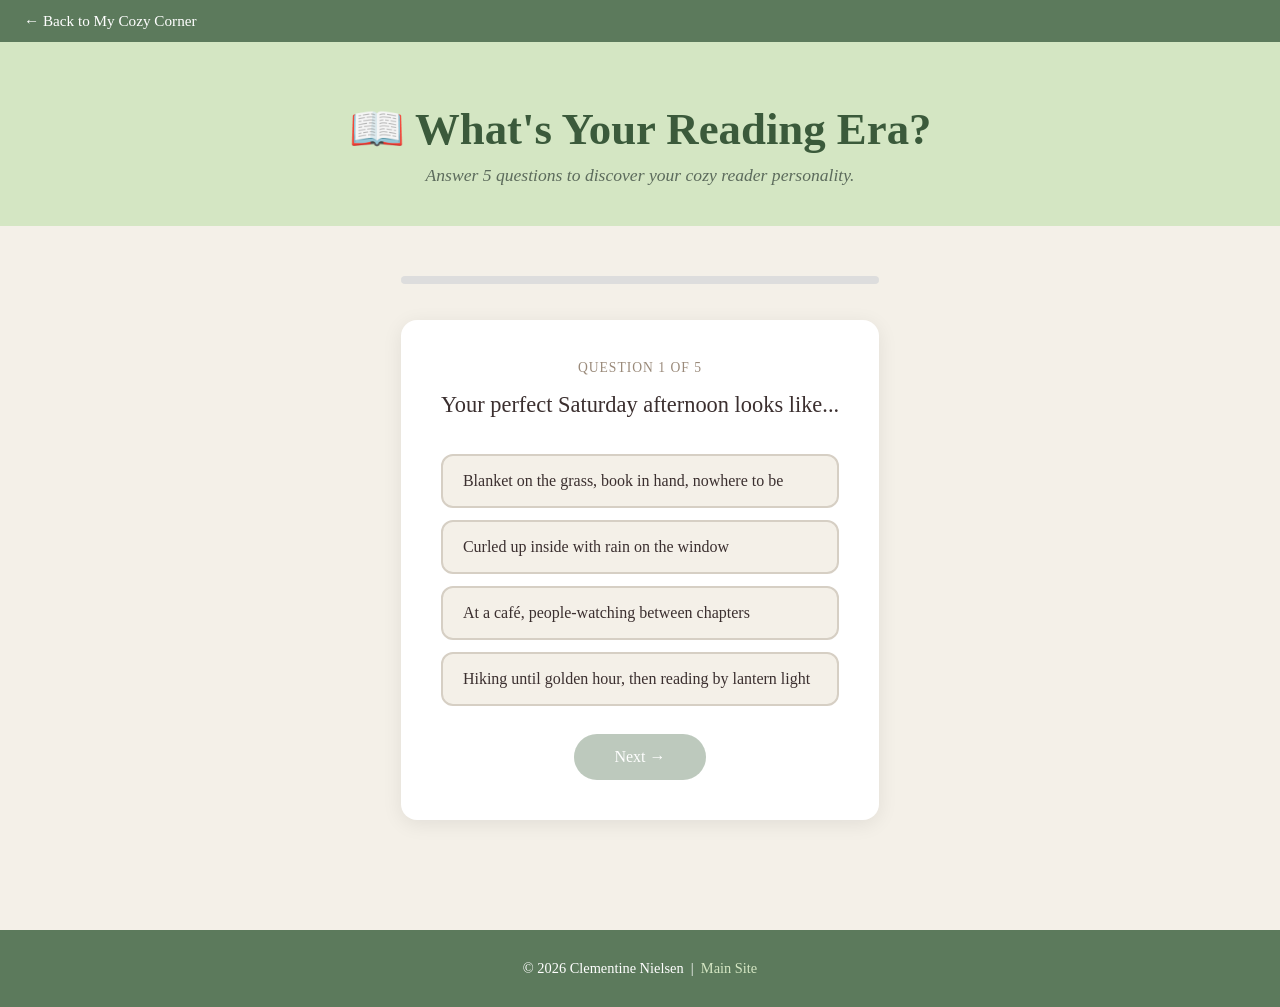
==== app.html @ 96d663e5 "Create app.html" ====
<!DOCTYPE html>
<html lang="en">
<head>
  <meta charset="UTF-8" />
  <meta name="viewport" content="width=device-width, initial-scale=1.0"/>
  <title>What's Your Reading Era?</title>
  <style>
    /* Reset & Base */
    * { box-sizing: border-box; margin: 0; padding: 0; }

    body {
      font-family: 'Georgia', serif;
      background-color: #f4f0e8;
      color: #3b2f2f;
      min-height: 100vh;
      display: flex;
      flex-direction: column;
    }

    /* Nav */
    nav {
      background-color: #5c7a5c;
      padding: 12px 24px;
    }

    nav a {
      color: #fff;
      text-decoration: none;
      font-size: 0.95rem;
    }

    nav a:hover { text-decoration: underline; }

    /* Hero */
    .hero {
      background-color: #d4e6c3;
      text-align: center;
      padding: 60px 20px 40px;
    }

    .hero h1 {
      font-size: 2.8rem;
      color: #3b5a3b;
      margin-bottom: 10px;
    }

    .hero p {
      font-size: 1.1rem;
      color: #5c6b5c;
      font-style: italic;
    }

    /* Quiz Container */
    .quiz-container {
      max-width: 700px;
      margin: 50px auto;
      padding: 0 24px;
      flex: 1;
    }

    /* Progress Bar */
    .progress-bar-wrap {
      background-color: #ddd;
      border-radius: 20px;
      height: 8px;
      margin-bottom: 36px;
      overflow: hidden;
    }

    .progress-bar-fill {
      background-color: #5c7a5c;
      height: 100%;
      border-radius: 20px;
      transition: width 0.4s ease;
    }

    /* Question Card */
    .question-card {
      background: #fff;
      border-radius: 16px;
      padding: 40px;
      box-shadow: 0 4px 20px rgba(0,0,0,0.08);
      text-align: center;
    }

    .question-number {
      font-size: 0.85rem;
      color: #9a8a7a;
      text-transform: uppercase;
      letter-spacing: 1px;
      margin-bottom: 12px;
    }

    .question-text {
      font-size: 1.4rem;
      color: #3b2f2f;
      margin-bottom: 32px;
      line-height: 1.5;
    }

    /* Answer Buttons */
    .answers {
      display: flex;
      flex-direction: column;
      gap: 12px;
    }

    .answer-btn {
      background-color: #f4f0e8;
      border: 2px solid #d6cfc4;
      border-radius: 12px;
      padding: 16px 20px;
      font-family: 'Georgia', serif;
      font-size: 1rem;
      color: #3b2f2f;
      cursor: pointer;
      transition: all 0.2s;
      text-align: left;
    }

    .answer-btn:hover {
      background-color: #d4e6c3;
      border-color: #5c7a5c;
      color: #3b5a3b;
    }

    .answer-btn.selected {
      background-color: #5c7a5c;
      border-color: #5c7a5c;
      color: #fff;
    }

    /* Next Button */
    .next-btn {
      display: block;
      margin: 28px auto 0;
      background-color: #5c7a5c;
      color: #fff;
      border: none;
      border-radius: 30px;
      padding: 14px 40px;
      font-family: 'Georgia', serif;
      font-size: 1rem;
      cursor: pointer;
      transition: background-color 0.3s;
      opacity: 0.4;
      pointer-events: none;
    }

    .next-btn.active {
      opacity: 1;
      pointer-events: auto;
    }

    .next-btn:hover { background-color: #3b5a3b; }

    /* Result Card */
    .result-card {
      background: #fff;
      border-radius: 16px;
      padding: 50px 40px;
      box-shadow: 0 4px 20px rgba(0,0,0,0.08);
      text-align: center;
      display: none;
    }

    .result-emoji {
      font-size: 4rem;
      margin-bottom: 16px;
    }

    .result-title {
      font-size: 2rem;
      color: #3b5a3b;
      margin-bottom: 16px;
    }

    .result-desc {
      font-size: 1.05rem;
      color: #5c6b5c;
      line-height: 1.8;
      margin-bottom: 30px;
      font-style: italic;
    }

    .result-books {
      background-color: #f4f0e8;
      border-radius: 12px;
      padding: 20px 24px;
      text-align: left;
      margin-bottom: 30px;
    }

    .result-books h3 {
      font-size: 1rem;
      color: #5c7a5c;
      margin-bottom: 10px;
      text-transform: uppercase;
      letter-spacing: 1px;
    }

    .result-books ul {
      padding-left: 20px;
      color: #3b2f2f;
      line-height: 2;
    }

    .retake-btn {
      background-color: #5c7a5c;
      color: #fff;
      border: none;
      border-radius: 30px;
      padding: 14px 40px;
      font-family: 'Georgia', serif;
      font-size: 1rem;
      cursor: pointer;
      transition: background-color 0.3s;
    }

    .retake-btn:hover { background-color: #3b5a3b; }

    /* Footer */
    footer {
      text-align: center;
      padding: 30px;
      background-color: #5c7a5c;
      color: #fff;
      font-size: 0.9rem;
      margin-top: 60px;
    }

    footer a {
      color: #d4e6c3;
      text-decoration: none;
    }
  </style>
</head>
<body>

  <nav>
    <a href="scratch.html">← Back to My Cozy Corner</a>
  </nav>

  <div class="hero">
    <h1>📖 What's Your Reading Era?</h1>
    <p>Answer 5 questions to discover your cozy reader personality.</p>
  </div>

  <div class="quiz-container">

    <div class="progress-bar-wrap">
      <div class="progress-bar-fill" id="progressBar" style="width: 0%"></div>
    </div>

    <!-- Question Card -->
    <div class="question-card" id="questionCard">
      <div class="question-number" id="questionNumber">Question 1 of 5</div>
      <div class="question-text" id="questionText"></div>
      <div class="answers" id="answersContainer"></div>
      <button class="next-btn" id="nextBtn" onclick="nextQuestion()">Next →</button>
    </div>

    <!-- Result Card -->
    <div class="result-card" id="resultCard">
      <div class="result-emoji" id="resultEmoji"></div>
      <div class="result-title" id="resultTitle"></div>
      <div class="result-desc" id="resultDesc"></div>
      <div class="result-books">
        <h3>Books You'll Love</h3>
        <ul id="resultBooks"></ul>
      </div>
      <button class="retake-btn" onclick="restartQuiz()">Retake the Quiz</button>
    </div>

  </div>

  <footer>
    <p>&copy; 2026 Clementine Nielsen &nbsp;|&nbsp; <a href="index.html">Main Site</a></p>
  </footer>

  <script>
    const questions = [
      {
        text: "Your perfect Saturday afternoon looks like...",
        answers: [
          { text: "Blanket on the grass, book in hand, nowhere to be", type: "outdoor" },
          { text: "Curled up inside with rain on the window", type: "cozy" },
          { text: "At a café, people-watching between chapters", type: "social" },
          { text: "Hiking until golden hour, then reading by lantern light", type: "adventure" }
        ]
      },
      {
        text: "Which book cover catches your eye first?",
        answers: [
          { text: "Watercolor florals and soft pastel lettering", type: "cozy" },
          { text: "A misty forest path disappearing into the unknown", type: "adventure" },
          { text: "A worn, vintage cover with gilded edges", type: "classic" },
          { text: "A sun-drenched meadow with a tiny figure reading alone", type: "outdoor" }
        ]
      },
      {
        text: "Your ideal reading snack is...",
        answers: [
          { text: "Fresh fruit and something light — I'm reading outside!", type: "outdoor" },
          { text: "Whatever's nearby — I forgot to eat", type: "classic" },
          { text: "A warm drink and something homemade", type: "cozy" },
          { text: "Trail mix — I might be on an actual trail", type: "adventure" }
        ]
      },
      {
        text: "When a book ends, you...",
        answers: [
          { text: "Sit quietly and let it wash over you", type: "classic" },
          { text: "Text someone immediately to talk about it", type: "social" },
          { text: "Go for a walk to process your feelings", type: "outdoor" },
          { text: "Start the next one within minutes", type: "adventure" }
        ]
      },
      {
        text: "Your reading playlist is...",
        answers: [
          { text: "Birds, wind, distant water — pure nature sounds", type: "outdoor" },
          { text: "Soft instrumental or lo-fi beats", type: "cozy" },
          { text: "Complete silence — nothing else exists", type: "classic" },
          { text: "Upbeat folk or indie — keeps the energy going", type: "adventure" }
        ]
      }
    ];

    const results = {
      outdoor: {
        emoji: "🌿",
        title: "The Sunshine Reader",
        desc: "You believe books were made to be read outside. A patch of grass, a warm breeze, and a great story — that's your perfect world. You read slowly and intentionally, noticing the world around you as much as the pages in front of you.",
        books: ["A Walk in the Woods – Bill Bryson", "The Hidden Life of Trees – Peter Wohlleben", "Braiding Sweetgrass – Robin Wall Kimmerer", "Wild – Cheryl Strayed"]
      },
      cozy: {
        emoji: "🕯️",
        title: "The Cozy Homebody",
        desc: "Soft lighting, a warm blanket, and a story that wraps around you like a hug — that's your reading sweet spot. You're loyal to your favorite authors and you're not afraid to reread a beloved book on a rainy day.",
        books: ["The House in the Cerulean Sea – TJ Klune", "Legends & Lattes – Travis Baldree", "Beach Read – Emily Henry", "The Midnight Library – Matt Haig"]
      },
      adventure: {
        emoji: "🏔️",
        title: "The Adventurous Bookworm",
        desc: "You read the way you live — fast, curious, and always chasing what's next. You love books that take you somewhere completely new, and you're never without a current read (or three). Every trail leads to a story.",
        books: ["Into the Wild – Jon Krakauer", "The Alchemist – Paulo Coelho", "The Hobbit – J.R.R. Tolkien", "Educated – Tara Westover"]
      },
      classic: {
        emoji: "📚",
        title: "The Literary Soul",
        desc: "You read deeply and think even more deeply. You underline passages, dog-ear pages, and quote books in conversation without even realizing it. For you, reading isn't a hobby — it's how you make sense of the world.",
        books: ["Pride and Prejudice – Jane Austen", "To Kill a Mockingbird – Harper Lee", "The Secret History – Donna Tartt", "A Little Life – Hanya Yanagihara"]
      },
      social: {
        emoji: "☕",
        title: "The Book Club Darling",
        desc: "Reading is better shared. You love discovering what a story means to someone else, and your recommendations are always spot-on. You're the friend everyone texts when they need their next great read.",
        books: ["The Seven Husbands of Evelyn Hugo – Taylor Jenkins Reid", "Daisy Jones & The Six – Taylor Jenkins Reid", "Normal People – Sally Rooney", "Hello Beautiful – Ann Napolitano"]
      }
    };

    let currentQuestion = 0;
    let scores = { outdoor: 0, cozy: 0, adventure: 0, classic: 0, social: 0 };
    let selectedAnswer = null;

    function loadQuestion() {
      const q = questions[currentQuestion];
      document.getElementById('questionNumber').textContent = `Question ${currentQuestion + 1} of ${questions.length}`;
      document.getElementById('questionText').textContent = q.text;
      document.getElementById('progressBar').style.width = `${(currentQuestion / questions.length) * 100}%`;

      const container = document.getElementById('answersContainer');
      container.innerHTML = '';
      selectedAnswer = null;
      document.getElementById('nextBtn').classList.remove('active');

      q.answers.forEach((answer, i) => {
        const btn = document.createElement('button');
        btn.className = 'answer-btn';
        btn.textContent = answer.text;
        btn.onclick = () => selectAnswer(btn, answer.type);
        container.appendChild(btn);
      });

      const nextBtn = document.getElementById('nextBtn');
      nextBtn.textContent = currentQuestion === questions.length - 1 ? 'See My Result ✨' : 'Next →';
    }

    function selectAnswer(btn, type) {
      document.querySelectorAll('.answer-btn').forEach(b => b.classList.remove('selected'));
      btn.classList.add('selected');
      selectedAnswer = type;
      document.getElementById('nextBtn').classList.add('active');
    }

    function nextQuestion() {
      if (!selectedAnswer) return;
      scores[selectedAnswer]++;
      currentQuestion++;

      if (currentQuestion >= questions.length) {
        showResult();
      } else {
        loadQuestion();
      }
    }

    function showResult() {
      document.getElementById('progressBar').style.width = '100%';
      document.getElementById('questionCard').style.display = 'none';

      const topType = Object.entries(scores).sort((a, b) => b[1] - a[1])[0][0];
      const result = results[topType];

      document.getElementById('resultEmoji').textContent = result.emoji;
      document.getElementById('resultTitle').textContent = result.title;
      document.getElementById('resultDesc').textContent = result.desc;

      const booksList = document.getElementById('resultBooks');
      booksList.innerHTML = '';
      result.books.forEach(book => {
        const li = document.createElement('li');
        li.textContent = book;
        booksList.appendChild(li);
      });

      document.getElementById('resultCard').style.display = 'block';
    }

    function restartQuiz() {
      currentQuestion = 0;
      scores = { outdoor: 0, cozy: 0, adventure: 0, classic: 0, social: 0 };
      selectedAnswer = null;
      document.getElementById('resultCard').style.display = 'none';
      document.getElementById('questionCard').style.display = 'block';
      loadQuestion();
    }

    // Start the quiz
    loadQuestion();
  </script>

</body>
</html>
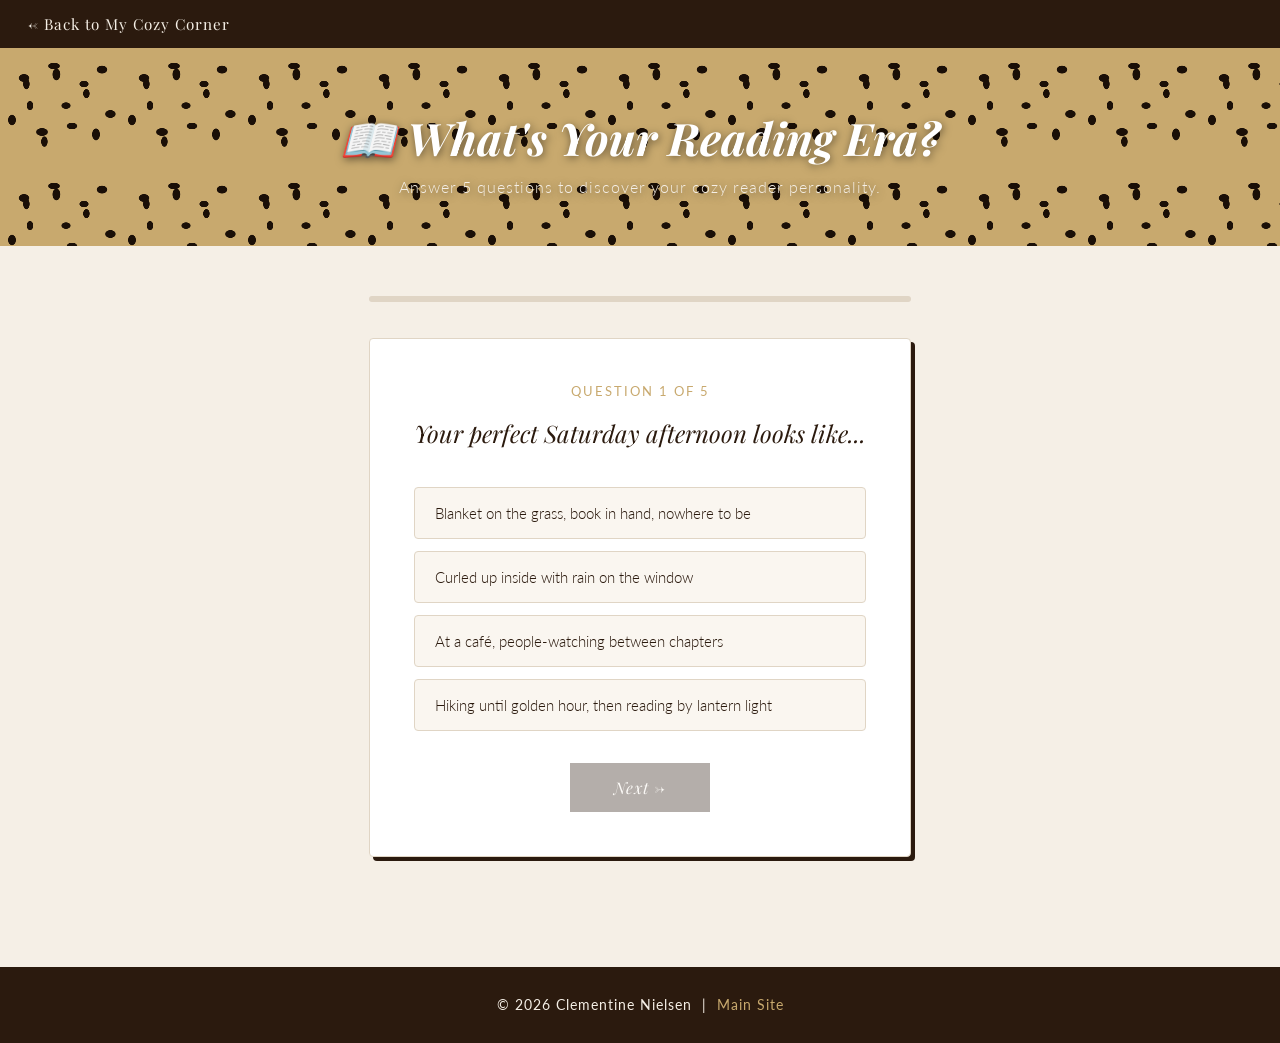
==== commit e7f92d87: "Update app.html" ====
--- a/app.html
+++ b/app.html
@@ -5,52 +5,73 @@
   <meta name="viewport" content="width=device-width, initial-scale=1.0"/>
   <title>What's Your Reading Era?</title>
   <style>
-    /* Reset & Base */
+    @import url('https://fonts.googleapis.com/css2?family=Playfair+Display:ital,wght@0,400;0,700;1,400&family=Lato:wght@300;400&display=swap');
+
     * { box-sizing: border-box; margin: 0; padding: 0; }
 
     body {
-      font-family: 'Georgia', serif;
-      background-color: #f4f0e8;
-      color: #3b2f2f;
+      font-family: 'Lato', sans-serif;
+      background-color: #f5efe6;
+      color: #2b1a0e;
       min-height: 100vh;
       display: flex;
       flex-direction: column;
     }
 
-    /* Nav */
     nav {
-      background-color: #5c7a5c;
-      padding: 12px 24px;
+      background-color: #2b1a0e;
+      padding: 14px 28px;
     }
 
     nav a {
+      color: #f5efe6;
+      text-decoration: none;
+      font-family: 'Playfair Display', serif;
+      font-size: 0.95rem;
+      letter-spacing: 1px;
+    }
+
+    nav a:hover { color: #c8a96e; }
+
+    .hero {
+      background-color: #c8a96e;
+      background-image:
+        radial-gradient(ellipse 8px 6px at 20% 25%, #1a0f07 60%, transparent 70%),
+        radial-gradient(ellipse 5px 8px at 22% 30%, #1a0f07 60%, transparent 70%),
+        radial-gradient(ellipse 9px 5px at 45% 15%, #1a0f07 60%, transparent 70%),
+        radial-gradient(ellipse 6px 9px at 47% 22%, #1a0f07 60%, transparent 70%),
+        radial-gradient(ellipse 7px 5px at 70% 30%, #1a0f07 60%, transparent 70%),
+        radial-gradient(ellipse 5px 7px at 72% 38%, #1a0f07 60%, transparent 70%),
+        radial-gradient(ellipse 8px 6px at 85% 18%, #1a0f07 60%, transparent 70%),
+        radial-gradient(ellipse 6px 8px at 10% 60%, #1a0f07 60%, transparent 70%),
+        radial-gradient(ellipse 9px 6px at 35% 70%, #1a0f07 60%, transparent 70%),
+        radial-gradient(ellipse 5px 8px at 37% 78%, #1a0f07 60%, transparent 70%),
+        radial-gradient(ellipse 8px 5px at 60% 65%, #1a0f07 60%, transparent 70%),
+        radial-gradient(ellipse 6px 9px at 80% 72%, #1a0f07 60%, transparent 70%),
+        radial-gradient(ellipse 7px 5px at 55% 48%, #1a0f07 60%, transparent 70%),
+        radial-gradient(ellipse 5px 7px at 25% 48%, #1a0f07 60%, transparent 70%),
+        radial-gradient(ellipse 8px 6px at 92% 55%, #1a0f07 60%, transparent 70%);
+      background-size: 120px 120px;
+      text-align: center;
+      padding: 60px 20px 50px;
       color: #fff;
-      text-decoration: none;
-      font-size: 0.95rem;
-    }
-
-    nav a:hover { text-decoration: underline; }
-
-    /* Hero */
-    .hero {
-      background-color: #d4e6c3;
-      text-align: center;
-      padding: 60px 20px 40px;
+      text-shadow: 1px 2px 8px rgba(0,0,0,0.5);
     }
 
     .hero h1 {
+      font-family: 'Playfair Display', serif;
+      font-style: italic;
       font-size: 2.8rem;
-      color: #3b5a3b;
       margin-bottom: 10px;
     }
 
     .hero p {
-      font-size: 1.1rem;
-      color: #5c6b5c;
-      font-style: italic;
-    }
-
-    /* Quiz Container */
+      font-size: 1rem;
+      font-weight: 300;
+      letter-spacing: 1px;
+      color: #f5efe6;
+    }
+
     .quiz-container {
       max-width: 700px;
       margin: 50px auto;
@@ -58,47 +79,48 @@
       flex: 1;
     }
 
-    /* Progress Bar */
     .progress-bar-wrap {
-      background-color: #ddd;
+      background-color: #e0d5c5;
       border-radius: 20px;
-      height: 8px;
+      height: 6px;
       margin-bottom: 36px;
       overflow: hidden;
     }
 
     .progress-bar-fill {
-      background-color: #5c7a5c;
+      background-color: #2b1a0e;
       height: 100%;
       border-radius: 20px;
       transition: width 0.4s ease;
     }
 
-    /* Question Card */
     .question-card {
       background: #fff;
-      border-radius: 16px;
-      padding: 40px;
-      box-shadow: 0 4px 20px rgba(0,0,0,0.08);
+      border-radius: 4px;
+      padding: 44px;
+      box-shadow: 4px 4px 0px #2b1a0e;
       text-align: center;
+      border: 1px solid #e0d5c5;
     }
 
     .question-number {
-      font-size: 0.85rem;
-      color: #9a8a7a;
+      font-size: 0.8rem;
+      color: #c8a96e;
       text-transform: uppercase;
-      letter-spacing: 1px;
-      margin-bottom: 12px;
+      letter-spacing: 2px;
+      margin-bottom: 16px;
+      font-family: 'Lato', sans-serif;
     }
 
     .question-text {
-      font-size: 1.4rem;
-      color: #3b2f2f;
-      margin-bottom: 32px;
+      font-family: 'Playfair Display', serif;
+      font-size: 1.5rem;
+      font-style: italic;
+      color: #2b1a0e;
+      margin-bottom: 36px;
       line-height: 1.5;
     }
 
-    /* Answer Buttons */
     .answers {
       display: flex;
       flex-direction: column;
@@ -106,45 +128,45 @@
     }
 
     .answer-btn {
-      background-color: #f4f0e8;
-      border: 2px solid #d6cfc4;
-      border-radius: 12px;
+      background-color: #faf6f0;
+      border: 1.5px solid #e0d5c5;
+      border-radius: 4px;
       padding: 16px 20px;
-      font-family: 'Georgia', serif;
-      font-size: 1rem;
-      color: #3b2f2f;
+      font-family: 'Lato', sans-serif;
+      font-size: 0.95rem;
+      color: #2b1a0e;
       cursor: pointer;
       transition: all 0.2s;
       text-align: left;
+      font-weight: 300;
     }
 
     .answer-btn:hover {
-      background-color: #d4e6c3;
-      border-color: #5c7a5c;
-      color: #3b5a3b;
+      background-color: #f5efe6;
+      border-color: #c8a96e;
     }
 
     .answer-btn.selected {
-      background-color: #5c7a5c;
-      border-color: #5c7a5c;
-      color: #fff;
-    }
-
-    /* Next Button */
+      background-color: #2b1a0e;
+      border-color: #2b1a0e;
+      color: #f5efe6;
+    }
+
     .next-btn {
       display: block;
-      margin: 28px auto 0;
-      background-color: #5c7a5c;
-      color: #fff;
+      margin: 32px auto 0;
+      background-color: #2b1a0e;
+      color: #f5efe6;
       border: none;
-      border-radius: 30px;
-      padding: 14px 40px;
-      font-family: 'Georgia', serif;
+      padding: 14px 44px;
+      font-family: 'Playfair Display', serif;
+      font-style: italic;
       font-size: 1rem;
       cursor: pointer;
       transition: background-color 0.3s;
-      opacity: 0.4;
+      opacity: 0.35;
       pointer-events: none;
+      letter-spacing: 1px;
     }
 
     .next-btn.active {
@@ -152,87 +174,87 @@
       pointer-events: auto;
     }
 
-    .next-btn:hover { background-color: #3b5a3b; }
-
-    /* Result Card */
+    .next-btn:hover { background-color: #c8a96e; color: #2b1a0e; }
+
     .result-card {
       background: #fff;
-      border-radius: 16px;
-      padding: 50px 40px;
-      box-shadow: 0 4px 20px rgba(0,0,0,0.08);
+      border-radius: 4px;
+      padding: 50px 44px;
+      box-shadow: 4px 4px 0px #2b1a0e;
       text-align: center;
       display: none;
-    }
-
-    .result-emoji {
-      font-size: 4rem;
+      border: 1px solid #e0d5c5;
+    }
+
+    .result-emoji { font-size: 4rem; margin-bottom: 16px; }
+
+    .result-title {
+      font-family: 'Playfair Display', serif;
+      font-style: italic;
+      font-size: 2.2rem;
+      color: #2b1a0e;
       margin-bottom: 16px;
     }
 
-    .result-title {
-      font-size: 2rem;
-      color: #3b5a3b;
-      margin-bottom: 16px;
-    }
-
     .result-desc {
-      font-size: 1.05rem;
-      color: #5c6b5c;
-      line-height: 1.8;
+      font-size: 1rem;
+      color: #7a5c3e;
+      line-height: 1.9;
       margin-bottom: 30px;
-      font-style: italic;
+      font-weight: 300;
     }
 
     .result-books {
-      background-color: #f4f0e8;
-      border-radius: 12px;
+      background-color: #f5efe6;
+      border-left: 3px solid #c8a96e;
       padding: 20px 24px;
       text-align: left;
-      margin-bottom: 30px;
+      margin-bottom: 32px;
     }
 
     .result-books h3 {
-      font-size: 1rem;
-      color: #5c7a5c;
-      margin-bottom: 10px;
+      font-family: 'Playfair Display', serif;
+      font-size: 0.85rem;
+      color: #2b1a0e;
+      margin-bottom: 12px;
       text-transform: uppercase;
-      letter-spacing: 1px;
+      letter-spacing: 2px;
     }
 
     .result-books ul {
       padding-left: 20px;
-      color: #3b2f2f;
-      line-height: 2;
+      color: #4a3728;
+      line-height: 2.2;
+      font-weight: 300;
     }
 
     .retake-btn {
-      background-color: #5c7a5c;
-      color: #fff;
+      background-color: #2b1a0e;
+      color: #f5efe6;
       border: none;
-      border-radius: 30px;
-      padding: 14px 40px;
-      font-family: 'Georgia', serif;
+      padding: 14px 44px;
+      font-family: 'Playfair Display', serif;
+      font-style: italic;
       font-size: 1rem;
       cursor: pointer;
-      transition: background-color 0.3s;
-    }
-
-    .retake-btn:hover { background-color: #3b5a3b; }
-
-    /* Footer */
+      transition: all 0.3s;
+      letter-spacing: 1px;
+    }
+
+    .retake-btn:hover { background-color: #c8a96e; color: #2b1a0e; }
+
     footer {
       text-align: center;
       padding: 30px;
-      background-color: #5c7a5c;
-      color: #fff;
-      font-size: 0.9rem;
+      background-color: #2b1a0e;
+      color: #f5efe6;
+      font-size: 0.85rem;
+      letter-spacing: 1px;
       margin-top: 60px;
     }
 
-    footer a {
-      color: #d4e6c3;
-      text-decoration: none;
-    }
+    footer a { color: #c8a96e; text-decoration: none; }
+    footer a:hover { text-decoration: underline; }
   </style>
 </head>
 <body>
@@ -252,7 +274,6 @@
       <div class="progress-bar-fill" id="progressBar" style="width: 0%"></div>
     </div>
 
-    <!-- Question Card -->
     <div class="question-card" id="questionCard">
       <div class="question-number" id="questionNumber">Question 1 of 5</div>
       <div class="question-text" id="questionText"></div>
@@ -260,7 +281,6 @@
       <button class="next-btn" id="nextBtn" onclick="nextQuestion()">Next →</button>
     </div>
 
-    <!-- Result Card -->
     <div class="result-card" id="resultCard">
       <div class="result-emoji" id="resultEmoji"></div>
       <div class="result-title" id="resultTitle"></div>
@@ -375,7 +395,7 @@
       selectedAnswer = null;
       document.getElementById('nextBtn').classList.remove('active');
 
-      q.answers.forEach((answer, i) => {
+      q.answers.forEach((answer) => {
         const btn = document.createElement('button');
         btn.className = 'answer-btn';
         btn.textContent = answer.text;
@@ -398,7 +418,6 @@
       if (!selectedAnswer) return;
       scores[selectedAnswer]++;
       currentQuestion++;
-
       if (currentQuestion >= questions.length) {
         showResult();
       } else {
@@ -437,7 +456,6 @@
       loadQuestion();
     }
 
-    // Start the quiz
     loadQuestion();
   </script>
 
